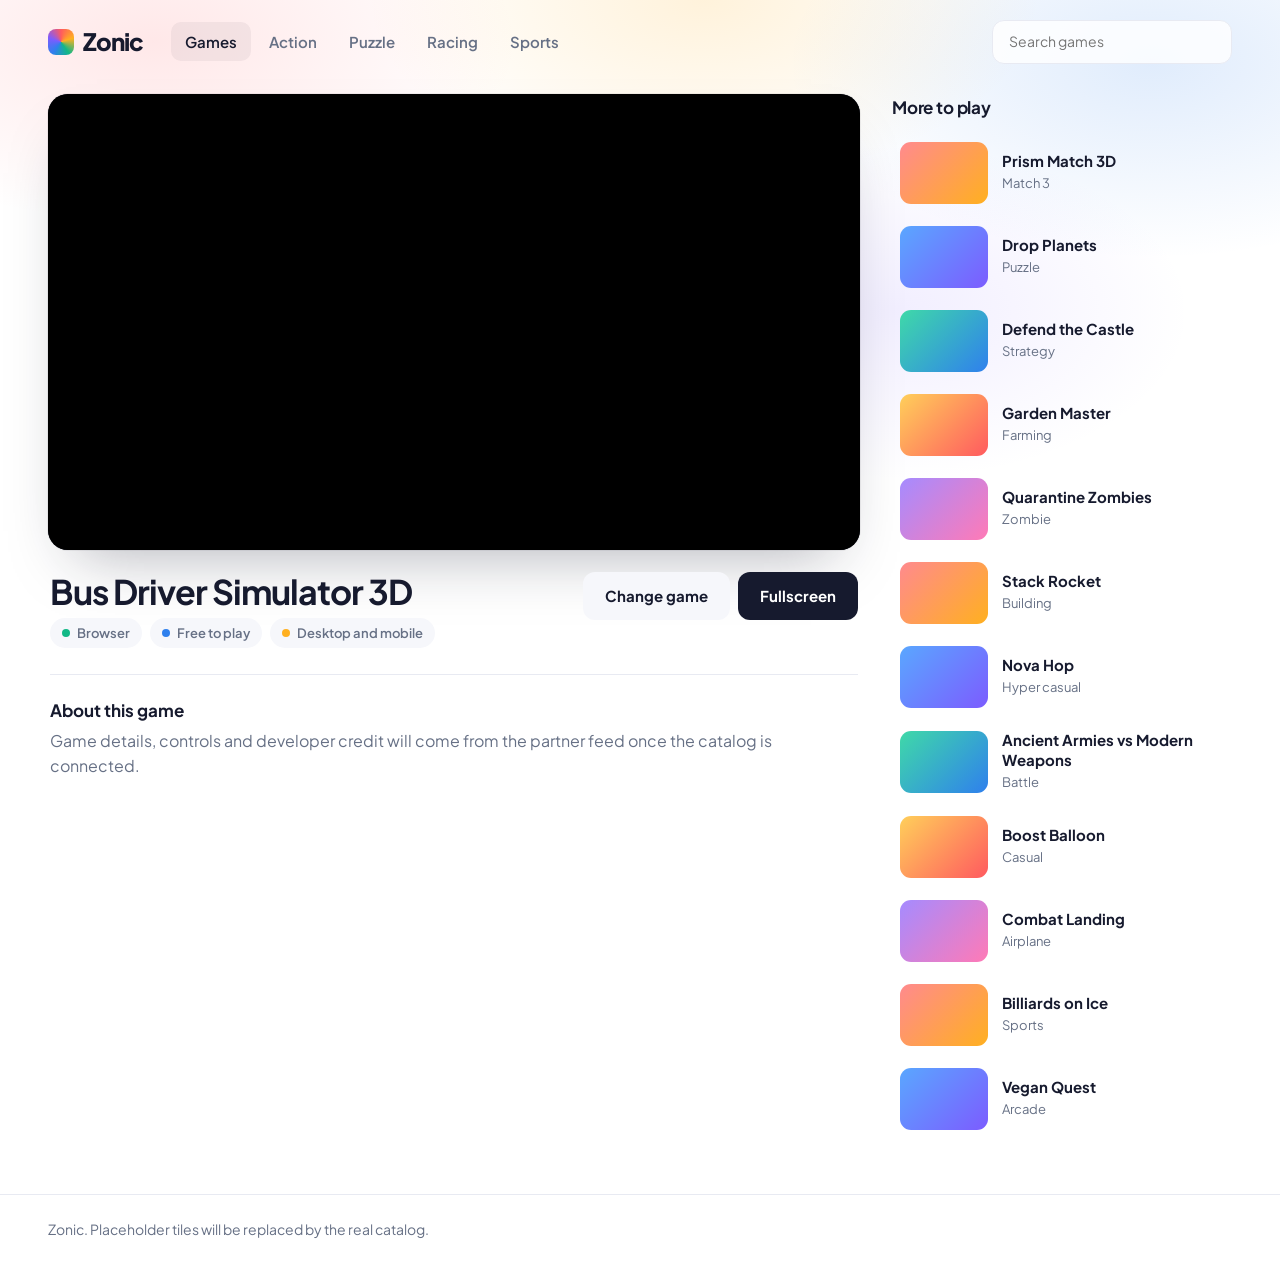
==== index (2).html @ 4a2ce04d "Add files via upload" ====
<!DOCTYPE html>
<html lang="en">
<head>
<meta charset="utf-8">
<meta name="viewport" content="width=device-width, initial-scale=1, viewport-fit=cover">
<title>Zonic: Play</title>
<link href="https://fonts.googleapis.com/css2?family=Plus+Jakarta+Sans:wght@400;500;600;700;800&display=swap" rel="stylesheet">
<style>
:root{color-scheme:light;--bg:#ffffff;--soft:#f6f7fb;--ink:#161a2e;--mute:#667085;--line:#e8eaf2;--a:#ff5a5f;--b:#ffb020;--c:#12b886;--d:#2f80ed;--e:#7c5cff;
box-sizing:border-box;padding-top:env(safe-area-inset-top,0px);padding-bottom:env(safe-area-inset-bottom,0px)}
html{scroll-behavior:smooth;scroll-padding-top:env(safe-area-inset-top,0px)}
*,*::before,*::after{box-sizing:inherit}
body{margin:0;background:var(--bg);color:var(--ink);font-family:'Plus Jakarta Sans',system-ui,-apple-system,'Segoe UI',sans-serif;line-height:1.55;overflow-x:hidden;-webkit-font-smoothing:antialiased}
.wrap{max-width:1240px;margin:0 auto;padding:0 28px}
.mesh{position:absolute;inset:0 0 auto 0;height:520px;z-index:-1;background:
radial-gradient(520px 260px at 12% 8%,rgba(255,90,95,.14),transparent 70%),
radial-gradient(480px 260px at 55% 0%,rgba(255,176,32,.16),transparent 70%),
radial-gradient(520px 280px at 90% 12%,rgba(47,128,237,.15),transparent 70%),
radial-gradient(420px 240px at 70% 60%,rgba(124,92,255,.10),transparent 70%)}
header{display:flex;align-items:center;gap:28px;padding:20px 0}
.logo{font-weight:800;font-size:24px;letter-spacing:-.04em;display:flex;align-items:center;gap:9px;text-decoration:none;color:var(--ink)}
.mark{width:26px;height:26px;border-radius:8px;background:conic-gradient(var(--a),var(--b),var(--c),var(--d),var(--e),var(--a))}
nav{display:flex;gap:4px;flex:1}
nav a{padding:8px 14px;border-radius:10px;color:var(--mute);text-decoration:none;font-weight:600;font-size:15px;transition:color .2s,background .2s}
nav a:hover,nav a.on{color:var(--ink);background:rgba(22,26,46,.05)}
.search{width:240px;padding:10px 16px;border:1px solid var(--line);border-radius:12px;background:rgba(255,255,255,.8);font:inherit;font-size:14px;color:var(--ink)}
a:focus-visible,button:focus-visible,input:focus-visible{outline:2px solid var(--d);outline-offset:2px}
.layout{display:grid;grid-template-columns:minmax(0,1fr) 340px;gap:32px;padding:10px 0 56px}
.stage{position:relative;aspect-ratio:16/9;background:var(--ink);border-radius:20px;overflow:hidden;box-shadow:0 30px 60px -28px rgba(22,26,46,.35),0 0 0 1px rgba(22,26,46,.06)}
.stage:fullscreen{border-radius:0;aspect-ratio:auto}
.stage iframe{position:absolute;inset:0;width:100%;height:100%;border:0;background:#000}
.empty{position:absolute;inset:0;display:flex;flex-direction:column;align-items:center;justify-content:center;gap:14px;padding:28px;text-align:center;background:linear-gradient(160deg,#fff,#f1f3fb)}
.empty h2{margin:0;font-size:clamp(20px,2.6vw,28px);letter-spacing:-.02em}
.empty p{margin:0;color:var(--mute);max-width:46ch;font-size:15px}
.field{display:flex;gap:8px;width:min(560px,100%)}
.field input{flex:1;min-width:0;padding:13px 16px;border:1px solid var(--line);border-radius:12px;font:inherit;font-size:15px;background:#fff;color:var(--ink)}
.btn{font:inherit;font-weight:700;font-size:15px;padding:12px 22px;border:0;border-radius:12px;background:var(--ink);color:#fff;cursor:pointer;transition:transform .2s,box-shadow .2s}
.btn:hover{transform:translateY(-2px);box-shadow:0 10px 22px -10px rgba(22,26,46,.6)}
.btn.ghost{background:var(--soft);color:var(--ink)}
.err{color:var(--a);font-weight:600;font-size:14px;min-height:1.2em}
.meta{display:flex;align-items:flex-start;justify-content:space-between;gap:20px;padding:22px 2px 0}
.meta h1{margin:0 0 6px;font-size:clamp(24px,3vw,34px);letter-spacing:-.03em;line-height:1.15}
.tags{display:flex;gap:8px;flex-wrap:wrap}
.tag{display:inline-flex;align-items:center;gap:7px;font-size:13px;font-weight:600;color:var(--mute);padding:5px 12px;border-radius:99px;background:var(--soft)}
.tag i{width:8px;height:8px;border-radius:50%;background:var(--c)}
.tag:nth-child(2) i{background:var(--d)}.tag:nth-child(3) i{background:var(--b)}
.actions{display:flex;gap:8px;flex-shrink:0}
.about{margin:26px 2px 0;padding-top:22px;border-top:1px solid var(--line);color:var(--mute);max-width:68ch}
.about h3{margin:0 0 6px;color:var(--ink);font-size:17px}
aside h2{font-size:17px;margin:0 0 14px;letter-spacing:-.01em}
.list{display:flex;flex-direction:column;gap:6px}
.item{display:flex;gap:14px;align-items:center;padding:8px;border-radius:14px;text-decoration:none;color:var(--ink);transition:background .2s}
.item:hover{background:var(--soft)}
.thumb{width:88px;height:62px;border-radius:11px;flex-shrink:0;transition:transform .3s}
.item:hover .thumb{transform:scale(1.05)}
.t1{background:linear-gradient(135deg,#ff8a8e,#ffb020)}.t2{background:linear-gradient(135deg,#5aa7ff,#7c5cff)}.t3{background:linear-gradient(135deg,#3fd9a8,#2f80ed)}.t4{background:linear-gradient(135deg,#ffcf5a,#ff5a5f)}.t5{background:linear-gradient(135deg,#a58bff,#ff7ab6)}
.item b{display:block;font-size:15px;line-height:1.3}
.item small{color:var(--mute);font-size:13px}
.rise{animation:rise .8s cubic-bezier(.2,.7,.2,1) both}
.rise.d2{animation-delay:.12s}.rise.d3{animation-delay:.24s}
@keyframes rise{from{opacity:0;transform:translateY(18px)}to{opacity:1;transform:none}}
footer{border-top:1px solid var(--line);padding:24px 0 40px;color:var(--mute);font-size:14px}
@media(max-width:980px){.layout{grid-template-columns:1fr}nav{display:none}.search{flex:1;width:auto}header{gap:14px}.wrap{padding:0 18px}.meta{flex-direction:column}}
@media(prefers-reduced-motion:reduce){*{animation:none!important;transition:none!important}html{scroll-behavior:auto}}
</style>
</head>
<body>
<div class="mesh"></div>
<div class="wrap">
<header class="rise">
  <a class="logo" href="#"><span class="mark"></span>Zonic</a>
  <nav><a class="on" href="#">Games</a><a href="#">Action</a><a href="#">Puzzle</a><a href="#">Racing</a><a href="#">Sports</a></nav>
  <input class="search" type="search" placeholder="Search games" aria-label="Search games">
</header>

<div class="layout">
  <main>
    <div class="stage rise d2" id="stage">
      <div class="empty" id="empty">
        <h2>Load your partner game</h2>
        <p>Paste the game link from your GameDistribution or GamePix account. It will open here, on Zonic.</p>
        <div class="field">
          <input id="url" type="text" placeholder="https://… or a GameDistribution game ID" aria-label="Game link or ID">
          <button class="btn" id="load" type="button">Play</button>
        </div>
        <div class="err" id="err" role="status"></div>
      </div>
    </div>
    <div class="meta rise d3">
      <div>
        <h1 id="title">Your game</h1>
        <div class="tags"><span class="tag"><i></i>Browser</span><span class="tag"><i></i>Free to play</span><span class="tag"><i></i>Desktop and mobile</span></div>
      </div>
      <div class="actions">
        <button class="btn ghost" id="swap" type="button">Change game</button>
        <button class="btn" id="fs" type="button">Fullscreen</button>
      </div>
    </div>
    <div class="about"><h3>About this game</h3>Game details, controls and developer credit will come from the partner feed once the catalog is connected.</div>
  </main>

  <aside class="rise d3">
    <h2>More to play</h2>
    <div class="list">
      <a class="item" href="#"><span class="thumb t1"></span><span><b>Sample game</b><small>Action</small></span></a>
      <a class="item" href="#"><span class="thumb t2"></span><span><b>Sample game</b><small>Puzzle</small></span></a>
      <a class="item" href="#"><span class="thumb t3"></span><span><b>Sample game</b><small>Racing</small></span></a>
      <a class="item" href="#"><span class="thumb t4"></span><span><b>Sample game</b><small>Arcade</small></span></a>
      <a class="item" href="#"><span class="thumb t5"></span><span><b>Sample game</b><small>Casual</small></span></a>
    </div>
  </aside>
</div>
</div>
<footer><div class="wrap">Zonic. Placeholder tiles will be replaced by the real catalog.</div></footer>

<script>
(function(){
var stage=document.getElementById('stage'),empty=document.getElementById('empty'),
    url=document.getElementById('url'),err=document.getElementById('err'),frame=null;
function toSrc(v){
  v=v.trim();
  if(/^https:\/\//i.test(v)) return v;
  if(/^[a-f0-9]{32}$/i.test(v)) return 'https://html5.gamedistribution.com/'+v.toLowerCase()+'/';
  return '';
}
function play(){
  var src=toSrc(url.value);
  if(!src){err.textContent='Enter a full link starting with https:// or a 32-character game ID.';return}
  err.textContent='';
  if(frame) frame.remove();
  frame=document.createElement('iframe');
  frame.title='Game';
  frame.allow='fullscreen; autoplay; gamepad; accelerometer; gyroscope';
  frame.setAttribute('allowfullscreen','');
  frame.src=src;
  stage.appendChild(frame);
  empty.style.display='none';
}
document.getElementById('load').onclick=play;
url.addEventListener('keydown',function(e){if(e.key==='Enter')play()});
document.getElementById('swap').onclick=function(){
  if(frame){frame.remove();frame=null}
  empty.style.display='flex';url.focus();
};
document.getElementById('fs').onclick=function(){
  try{(stage.requestFullscreen||stage.webkitRequestFullscreen).call(stage)}catch(e){}
};
var SID='Z1887',titleEl=document.getElementById('title');
var GAMES=[['Bus Driver Simulator 3D','bus-driver-simulator-3d','Simulation'],['Prism Match 3D','prism-match-3d','Match 3'],['Drop Planets','drop-planets','Puzzle'],['Defend the Castle','defend-the-castle','Strategy'],['Garden Master','garden-master','Farming'],['Quarantine Zombies','quarantine-zombies','Zombie'],['Stack Rocket','stack-rocket','Building'],['Nova Hop','nova-hop','Hyper casual'],['Ancient Armies vs Modern Weapons','ancient-armies-vs-modern-weapons','Battle'],['Boost Balloon','boost-balloon','Casual'],['Combat Landing','combat-landing','Airplane'],['Billiards on Ice','billiards-on-ice','Sports'],['Vegan Quest','vegan-quest','Arcade']];
function open(i){
  var g=GAMES[i];
  url.value='https://play.gamepix.com/'+g[1]+'/embed?sid='+SID;
  titleEl.textContent=g[0];
  document.title='Zonic: '+g[0];
  play();
}
var list=document.querySelector('.list');
list.innerHTML='';
GAMES.slice(1).forEach(function(g,k){
  var a=document.createElement('a');a.className='item';a.href='#';
  a.innerHTML='<span class="thumb t'+((k%5)+1)+'"></span><span><b></b><small></small></span>';
  a.querySelector('b').textContent=g[0];a.querySelector('small').textContent=g[2];
  a.onclick=function(e){e.preventDefault();open(k+1);stage.scrollIntoView({behavior:'smooth',block:'center'})};
  list.appendChild(a);
});
open(0);
})();
</script>
</body>
</html>
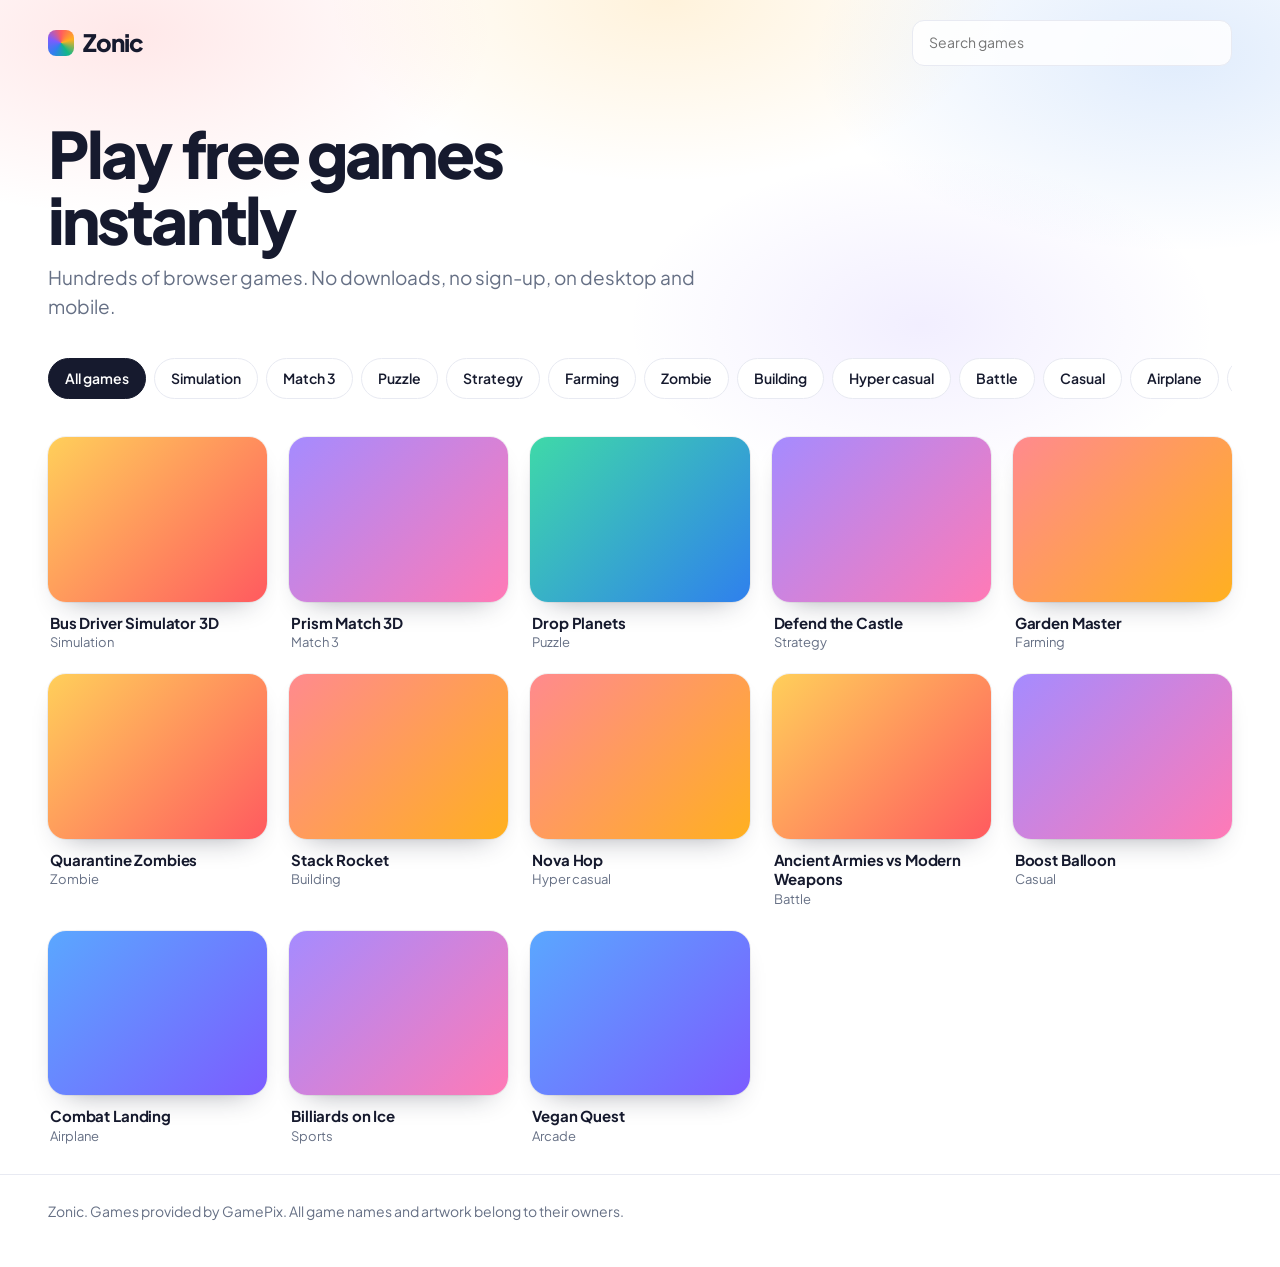
==== commit 84c48b83: "index.html" ====
--- a/index (2).html
+++ b/index (2).html
@@ -3,167 +3,255 @@
 <head>
 <meta charset="utf-8">
 <meta name="viewport" content="width=device-width, initial-scale=1, viewport-fit=cover">
-<title>Zonic: Play</title>
+<title>Zonic: Free Online Games</title>
+<meta name="description" content="Play free online browser games on Zonic. No downloads, instant play on desktop and mobile.">
+<meta name="theme-color" content="#ffffff">
+<link rel="icon" href="data:image/svg+xml,%3Csvg xmlns='http://www.w3.org/2000/svg' viewBox='0 0 100 100'%3E%3Ctext y='.9em' font-size='90'%3E🎮%3C/text%3E%3C/svg%3E">
+<link rel="preconnect" href="https://fonts.googleapis.com">
+<link rel="preconnect" href="https://fonts.gstatic.com" crossorigin>
+<link rel="preconnect" href="https://img.gamepix.com" crossorigin>
 <link href="https://fonts.googleapis.com/css2?family=Plus+Jakarta+Sans:wght@400;500;600;700;800&display=swap" rel="stylesheet">
 <style>
-:root{color-scheme:light;--bg:#ffffff;--soft:#f6f7fb;--ink:#161a2e;--mute:#667085;--line:#e8eaf2;--a:#ff5a5f;--b:#ffb020;--c:#12b886;--d:#2f80ed;--e:#7c5cff;
-box-sizing:border-box;padding-top:env(safe-area-inset-top,0px);padding-bottom:env(safe-area-inset-bottom,0px)}
-html{scroll-behavior:smooth;scroll-padding-top:env(safe-area-inset-top,0px)}
-*,*::before,*::after{box-sizing:inherit}
-body{margin:0;background:var(--bg);color:var(--ink);font-family:'Plus Jakarta Sans',system-ui,-apple-system,'Segoe UI',sans-serif;line-height:1.55;overflow-x:hidden;-webkit-font-smoothing:antialiased}
+:root{color-scheme:light;--ink:#161a2e;--mute:#667085;--line:#e8eaf2;--soft:#f6f7fb;--a:#ff5a5f;--b:#ffb020;--c:#12b886;--d:#2f80ed;--e:#7c5cff}
+*,*::before,*::after{box-sizing:border-box}
+html{scroll-behavior:smooth}
+body{margin:0;background:#fff;color:var(--ink);font-family:'Plus Jakarta Sans',system-ui,-apple-system,'Segoe UI',Roboto,sans-serif;line-height:1.55;-webkit-font-smoothing:antialiased;overflow-x:hidden}
+a{color:inherit}
 .wrap{max-width:1240px;margin:0 auto;padding:0 28px}
-.mesh{position:absolute;inset:0 0 auto 0;height:520px;z-index:-1;background:
-radial-gradient(520px 260px at 12% 8%,rgba(255,90,95,.14),transparent 70%),
-radial-gradient(480px 260px at 55% 0%,rgba(255,176,32,.16),transparent 70%),
-radial-gradient(520px 280px at 90% 12%,rgba(47,128,237,.15),transparent 70%),
-radial-gradient(420px 240px at 70% 60%,rgba(124,92,255,.10),transparent 70%)}
-header{display:flex;align-items:center;gap:28px;padding:20px 0}
-.logo{font-weight:800;font-size:24px;letter-spacing:-.04em;display:flex;align-items:center;gap:9px;text-decoration:none;color:var(--ink)}
+.mesh{position:absolute;inset:0 0 auto 0;height:560px;z-index:-1;pointer-events:none;background:
+radial-gradient(520px 260px at 10% 6%,rgba(255,90,95,.14),transparent 70%),
+radial-gradient(480px 260px at 52% 0%,rgba(255,176,32,.16),transparent 70%),
+radial-gradient(520px 280px at 92% 10%,rgba(47,128,237,.15),transparent 70%),
+radial-gradient(420px 240px at 72% 58%,rgba(124,92,255,.10),transparent 70%)}
+header{display:flex;align-items:center;gap:24px;padding:20px 0}
+.logo{font-weight:800;font-size:24px;letter-spacing:-.04em;display:flex;align-items:center;gap:9px;text-decoration:none}
 .mark{width:26px;height:26px;border-radius:8px;background:conic-gradient(var(--a),var(--b),var(--c),var(--d),var(--e),var(--a))}
-nav{display:flex;gap:4px;flex:1}
-nav a{padding:8px 14px;border-radius:10px;color:var(--mute);text-decoration:none;font-weight:600;font-size:15px;transition:color .2s,background .2s}
-nav a:hover,nav a.on{color:var(--ink);background:rgba(22,26,46,.05)}
-.search{width:240px;padding:10px 16px;border:1px solid var(--line);border-radius:12px;background:rgba(255,255,255,.8);font:inherit;font-size:14px;color:var(--ink)}
-a:focus-visible,button:focus-visible,input:focus-visible{outline:2px solid var(--d);outline-offset:2px}
-.layout{display:grid;grid-template-columns:minmax(0,1fr) 340px;gap:32px;padding:10px 0 56px}
-.stage{position:relative;aspect-ratio:16/9;background:var(--ink);border-radius:20px;overflow:hidden;box-shadow:0 30px 60px -28px rgba(22,26,46,.35),0 0 0 1px rgba(22,26,46,.06)}
-.stage:fullscreen{border-radius:0;aspect-ratio:auto}
+.search{margin-left:auto;width:min(320px,100%);padding:11px 16px;border:1px solid var(--line);border-radius:12px;background:rgba(255,255,255,.85);font:inherit;font-size:14px;color:var(--ink)}
+:focus-visible{outline:2px solid var(--d);outline-offset:2px}
+.hero{padding:34px 0 10px}
+.hero h1{margin:0 0 10px;font-size:clamp(34px,6vw,64px);line-height:1.04;letter-spacing:-.045em;font-weight:800;max-width:14ch}
+.hero p{margin:0;color:var(--mute);font-size:clamp(16px,2vw,19px);max-width:48ch}
+.chips{display:flex;gap:8px;overflow-x:auto;padding:26px 0 8px;scrollbar-width:none}
+.chips::-webkit-scrollbar{display:none}
+.chip{flex-shrink:0;font:inherit;font-weight:600;font-size:14px;padding:9px 16px;border:1px solid var(--line);border-radius:99px;background:#fff;color:var(--ink);cursor:pointer;transition:background .2s,color .2s,border-color .2s,transform .2s}
+.chip:hover{transform:translateY(-2px);border-color:#cfd3e4}
+.chip[aria-pressed=true]{background:var(--ink);border-color:var(--ink);color:#fff}
+.grid{display:grid;grid-template-columns:repeat(auto-fill,minmax(210px,1fr));gap:22px;padding:18px 0 28px}
+.card{display:block;text-decoration:none;border-radius:18px;transition:transform .3s cubic-bezier(.2,.8,.2,1)}
+.card:hover{transform:translateY(-6px)}
+.cover{position:relative;aspect-ratio:4/3;border-radius:18px;overflow:hidden;box-shadow:0 14px 28px -18px rgba(22,26,46,.45),0 0 0 1px rgba(22,26,46,.06)}
+.cover img{width:100%;height:100%;object-fit:cover;display:block;transition:transform .5s}
+.card:hover .cover img{transform:scale(1.06)}
+.g0{background:linear-gradient(135deg,#ff8a8e,#ffb020)}.g1{background:linear-gradient(135deg,#5aa7ff,#7c5cff)}.g2{background:linear-gradient(135deg,#3fd9a8,#2f80ed)}.g3{background:linear-gradient(135deg,#ffcf5a,#ff5a5f)}.g4{background:linear-gradient(135deg,#a58bff,#ff7ab6)}
+.card h3{margin:11px 2px 0;font-size:15px;line-height:1.3;letter-spacing:-.01em}
+.card small{margin:0 2px;color:var(--mute);font-size:13px;display:block}
+.status{color:var(--mute);font-size:14px;padding:6px 0}
+.more{display:block;margin:6px auto 56px;font:inherit;font-weight:700;font-size:15px;padding:13px 28px;border:0;border-radius:12px;background:var(--ink);color:#fff;cursor:pointer;transition:transform .2s,box-shadow .2s}
+.more:hover{transform:translateY(-2px);box-shadow:0 12px 24px -12px rgba(22,26,46,.6)}
+.more[hidden]{display:none}
+.back{display:inline-flex;align-items:center;gap:8px;margin:8px 0 18px;padding:9px 16px;border-radius:10px;background:var(--soft);font-weight:600;font-size:14px;text-decoration:none;transition:background .2s}
+.back:hover{background:#eceef7}
+.stage{position:relative;aspect-ratio:16/9;background:#0e1020;border-radius:20px;overflow:hidden;box-shadow:0 30px 60px -28px rgba(22,26,46,.4),0 0 0 1px rgba(22,26,46,.06)}
+.stage.portrait{aspect-ratio:3/4;max-height:78vh;margin:0 auto}
+.stage:fullscreen{border-radius:0;aspect-ratio:auto;max-height:none}
 .stage iframe{position:absolute;inset:0;width:100%;height:100%;border:0;background:#000}
-.empty{position:absolute;inset:0;display:flex;flex-direction:column;align-items:center;justify-content:center;gap:14px;padding:28px;text-align:center;background:linear-gradient(160deg,#fff,#f1f3fb)}
-.empty h2{margin:0;font-size:clamp(20px,2.6vw,28px);letter-spacing:-.02em}
-.empty p{margin:0;color:var(--mute);max-width:46ch;font-size:15px}
-.field{display:flex;gap:8px;width:min(560px,100%)}
-.field input{flex:1;min-width:0;padding:13px 16px;border:1px solid var(--line);border-radius:12px;font:inherit;font-size:15px;background:#fff;color:var(--ink)}
-.btn{font:inherit;font-weight:700;font-size:15px;padding:12px 22px;border:0;border-radius:12px;background:var(--ink);color:#fff;cursor:pointer;transition:transform .2s,box-shadow .2s}
+.meta{display:flex;align-items:flex-start;justify-content:space-between;gap:20px;padding:22px 2px 0}
+.meta h1{margin:0 0 8px;font-size:clamp(26px,3.4vw,40px);letter-spacing:-.035em;line-height:1.1}
+.tag{display:inline-block;font-size:13px;font-weight:600;color:var(--mute);padding:5px 12px;border-radius:99px;background:var(--soft);margin-right:6px}
+.btn{font:inherit;font-weight:700;font-size:15px;padding:12px 22px;border:0;border-radius:12px;background:var(--ink);color:#fff;cursor:pointer;flex-shrink:0;transition:transform .2s,box-shadow .2s}
 .btn:hover{transform:translateY(-2px);box-shadow:0 10px 22px -10px rgba(22,26,46,.6)}
-.btn.ghost{background:var(--soft);color:var(--ink)}
-.err{color:var(--a);font-weight:600;font-size:14px;min-height:1.2em}
-.meta{display:flex;align-items:flex-start;justify-content:space-between;gap:20px;padding:22px 2px 0}
-.meta h1{margin:0 0 6px;font-size:clamp(24px,3vw,34px);letter-spacing:-.03em;line-height:1.15}
-.tags{display:flex;gap:8px;flex-wrap:wrap}
-.tag{display:inline-flex;align-items:center;gap:7px;font-size:13px;font-weight:600;color:var(--mute);padding:5px 12px;border-radius:99px;background:var(--soft)}
-.tag i{width:8px;height:8px;border-radius:50%;background:var(--c)}
-.tag:nth-child(2) i{background:var(--d)}.tag:nth-child(3) i{background:var(--b)}
-.actions{display:flex;gap:8px;flex-shrink:0}
-.about{margin:26px 2px 0;padding-top:22px;border-top:1px solid var(--line);color:var(--mute);max-width:68ch}
-.about h3{margin:0 0 6px;color:var(--ink);font-size:17px}
-aside h2{font-size:17px;margin:0 0 14px;letter-spacing:-.01em}
-.list{display:flex;flex-direction:column;gap:6px}
-.item{display:flex;gap:14px;align-items:center;padding:8px;border-radius:14px;text-decoration:none;color:var(--ink);transition:background .2s}
-.item:hover{background:var(--soft)}
-.thumb{width:88px;height:62px;border-radius:11px;flex-shrink:0;transition:transform .3s}
-.item:hover .thumb{transform:scale(1.05)}
-.t1{background:linear-gradient(135deg,#ff8a8e,#ffb020)}.t2{background:linear-gradient(135deg,#5aa7ff,#7c5cff)}.t3{background:linear-gradient(135deg,#3fd9a8,#2f80ed)}.t4{background:linear-gradient(135deg,#ffcf5a,#ff5a5f)}.t5{background:linear-gradient(135deg,#a58bff,#ff7ab6)}
-.item b{display:block;font-size:15px;line-height:1.3}
-.item small{color:var(--mute);font-size:13px}
-.rise{animation:rise .8s cubic-bezier(.2,.7,.2,1) both}
-.rise.d2{animation-delay:.12s}.rise.d3{animation-delay:.24s}
-@keyframes rise{from{opacity:0;transform:translateY(18px)}to{opacity:1;transform:none}}
-footer{border-top:1px solid var(--line);padding:24px 0 40px;color:var(--mute);font-size:14px}
-@media(max-width:980px){.layout{grid-template-columns:1fr}nav{display:none}.search{flex:1;width:auto}header{gap:14px}.wrap{padding:0 18px}.meta{flex-direction:column}}
-@media(prefers-reduced-motion:reduce){*{animation:none!important;transition:none!important}html{scroll-behavior:auto}}
+.desc{max-width:70ch;color:var(--mute);margin:22px 2px 0;padding-top:22px;border-top:1px solid var(--line)}
+.desc:empty{display:none}
+h2.sec{font-size:22px;letter-spacing:-.02em;margin:44px 0 0}
+footer{border-top:1px solid var(--line);padding:26px 0 44px;color:var(--mute);font-size:14px}
+[hidden]{display:none!important}
+.rise{animation:rise .7s cubic-bezier(.2,.7,.2,1) both}
+@keyframes rise{from{opacity:0;transform:translateY(16px)}to{opacity:1;transform:none}}
+::view-transition-old(root),::view-transition-new(root){animation-duration:.35s}
+@media(max-width:700px){.wrap{padding:0 16px}header{flex-wrap:wrap;gap:14px}.search{margin-left:0;width:100%;order:3}.grid{grid-template-columns:repeat(2,1fr);gap:14px}.meta{flex-direction:column}}
+@media(prefers-reduced-motion:reduce){*,*::before,*::after{animation:none!important;transition:none!important}html{scroll-behavior:auto}}
 </style>
 </head>
 <body>
-<div class="mesh"></div>
+<div class="mesh" aria-hidden="true"></div>
 <div class="wrap">
-<header class="rise">
-  <a class="logo" href="#"><span class="mark"></span>Zonic</a>
-  <nav><a class="on" href="#">Games</a><a href="#">Action</a><a href="#">Puzzle</a><a href="#">Racing</a><a href="#">Sports</a></nav>
-  <input class="search" type="search" placeholder="Search games" aria-label="Search games">
-</header>
-
-<div class="layout">
-  <main>
-    <div class="stage rise d2" id="stage">
-      <div class="empty" id="empty">
-        <h2>Load your partner game</h2>
-        <p>Paste the game link from your GameDistribution or GamePix account. It will open here, on Zonic.</p>
-        <div class="field">
-          <input id="url" type="text" placeholder="https://… or a GameDistribution game ID" aria-label="Game link or ID">
-          <button class="btn" id="load" type="button">Play</button>
-        </div>
-        <div class="err" id="err" role="status"></div>
+  <header>
+    <a class="logo" href="#" id="home"><span class="mark"></span>Zonic</a>
+    <input class="search" id="q" type="search" placeholder="Search games" aria-label="Search games" autocomplete="off">
+  </header>
+
+  <main id="main">
+    <section id="homeView">
+      <div class="hero rise">
+        <h1>Play free games instantly</h1>
+        <p>Hundreds of browser games. No downloads, no sign-up, on desktop and mobile.</p>
       </div>
-    </div>
-    <div class="meta rise d3">
-      <div>
-        <h1 id="title">Your game</h1>
-        <div class="tags"><span class="tag"><i></i>Browser</span><span class="tag"><i></i>Free to play</span><span class="tag"><i></i>Desktop and mobile</span></div>
-      </div>
-      <div class="actions">
-        <button class="btn ghost" id="swap" type="button">Change game</button>
+      <div class="chips" id="chips" role="group" aria-label="Categories"></div>
+      <div class="status" id="status" role="status">Loading games…</div>
+      <div class="grid" id="grid"></div>
+      <button class="more" id="more" type="button" hidden>Load more games</button>
+    </section>
+
+    <section id="playView" hidden>
+      <a class="back" href="#" id="back">&larr; All games</a>
+      <div class="stage" id="stage"></div>
+      <div class="meta">
+        <div><h1 id="pTitle"></h1><span class="tag" id="pCat"></span><span class="tag">Free to play</span></div>
         <button class="btn" id="fs" type="button">Fullscreen</button>
       </div>
-    </div>
-    <div class="about"><h3>About this game</h3>Game details, controls and developer credit will come from the partner feed once the catalog is connected.</div>
+      <p class="desc" id="pDesc"></p>
+      <h2 class="sec">More games</h2>
+      <div class="grid" id="related"></div>
+    </section>
   </main>
-
-  <aside class="rise d3">
-    <h2>More to play</h2>
-    <div class="list">
-      <a class="item" href="#"><span class="thumb t1"></span><span><b>Sample game</b><small>Action</small></span></a>
-      <a class="item" href="#"><span class="thumb t2"></span><span><b>Sample game</b><small>Puzzle</small></span></a>
-      <a class="item" href="#"><span class="thumb t3"></span><span><b>Sample game</b><small>Racing</small></span></a>
-      <a class="item" href="#"><span class="thumb t4"></span><span><b>Sample game</b><small>Arcade</small></span></a>
-      <a class="item" href="#"><span class="thumb t5"></span><span><b>Sample game</b><small>Casual</small></span></a>
-    </div>
-  </aside>
+  <noscript><p>Zonic needs JavaScript turned on to load games.</p></noscript>
 </div>
-</div>
-<footer><div class="wrap">Zonic. Placeholder tiles will be replaced by the real catalog.</div></footer>
+<footer><div class="wrap">Zonic. Games provided by GamePix. All game names and artwork belong to their owners.</div></footer>
 
 <script>
 (function(){
-var stage=document.getElementById('stage'),empty=document.getElementById('empty'),
-    url=document.getElementById('url'),err=document.getElementById('err'),frame=null;
-function toSrc(v){
-  v=v.trim();
-  if(/^https:\/\//i.test(v)) return v;
-  if(/^[a-f0-9]{32}$/i.test(v)) return 'https://html5.gamedistribution.com/'+v.toLowerCase()+'/';
-  return '';
-}
-function play(){
-  var src=toSrc(url.value);
-  if(!src){err.textContent='Enter a full link starting with https:// or a 32-character game ID.';return}
-  err.textContent='';
-  if(frame) frame.remove();
-  frame=document.createElement('iframe');
-  frame.title='Game';
-  frame.allow='fullscreen; autoplay; gamepad; accelerometer; gyroscope';
-  frame.setAttribute('allowfullscreen','');
-  frame.src=src;
-  stage.appendChild(frame);
-  empty.style.display='none';
-}
-document.getElementById('load').onclick=play;
-url.addEventListener('keydown',function(e){if(e.key==='Enter')play()});
-document.getElementById('swap').onclick=function(){
-  if(frame){frame.remove();frame=null}
-  empty.style.display='flex';url.focus();
-};
-document.getElementById('fs').onclick=function(){
-  try{(stage.requestFullscreen||stage.webkitRequestFullscreen).call(stage)}catch(e){}
-};
-var SID='Z1887',titleEl=document.getElementById('title');
-var GAMES=[['Bus Driver Simulator 3D','bus-driver-simulator-3d','Simulation'],['Prism Match 3D','prism-match-3d','Match 3'],['Drop Planets','drop-planets','Puzzle'],['Defend the Castle','defend-the-castle','Strategy'],['Garden Master','garden-master','Farming'],['Quarantine Zombies','quarantine-zombies','Zombie'],['Stack Rocket','stack-rocket','Building'],['Nova Hop','nova-hop','Hyper casual'],['Ancient Armies vs Modern Weapons','ancient-armies-vs-modern-weapons','Battle'],['Boost Balloon','boost-balloon','Casual'],['Combat Landing','combat-landing','Airplane'],['Billiards on Ice','billiards-on-ice','Sports'],['Vegan Quest','vegan-quest','Arcade']];
-function open(i){
-  var g=GAMES[i];
-  url.value='https://play.gamepix.com/'+g[1]+'/embed?sid='+SID;
-  titleEl.textContent=g[0];
-  document.title='Zonic: '+g[0];
-  play();
-}
-var list=document.querySelector('.list');
-list.innerHTML='';
-GAMES.slice(1).forEach(function(g,k){
-  var a=document.createElement('a');a.className='item';a.href='#';
-  a.innerHTML='<span class="thumb t'+((k%5)+1)+'"></span><span><b></b><small></small></span>';
-  a.querySelector('b').textContent=g[0];a.querySelector('small').textContent=g[2];
-  a.onclick=function(e){e.preventDefault();open(k+1);stage.scrollIntoView({behavior:'smooth',block:'center'})};
-  list.appendChild(a);
+'use strict';
+var SID='Z1887';
+var API='https://feeds.gamepix.com/v2/json';
+var PER=24;
+
+var SNAP=[
+['Bus Driver Simulator 3D','bus-driver-simulator-3d','simulation','all'],
+['Prism Match 3D','prism-match-3d','match-3','all'],
+['Drop Planets','drop-planets','puzzle','portrait'],
+['Defend the Castle','defend-the-castle','strategy','portrait'],
+['Garden Master','garden-master','farming','portrait'],
+['Quarantine Zombies','quarantine-zombies','zombie','all'],
+['Stack Rocket','stack-rocket','building','portrait'],
+['Nova Hop','nova-hop','hyper-casual','portrait'],
+['Ancient Armies vs Modern Weapons','ancient-armies-vs-modern-weapons','battle','all'],
+['Boost Balloon','boost-balloon','casual','portrait'],
+['Combat Landing','combat-landing','airplane','all'],
+['Billiards on Ice','billiards-on-ice','sports','all'],
+['Vegan Quest','vegan-quest','arcade','portrait']
+];
+
+var $=function(id){return document.getElementById(id)};
+var games=[],byNs={},nextUrl=null,cat='all',query='',live=false;
+
+function coverUrl(ns){return 'https://img.gamepix.com/games/'+ns+'/cover/'+ns+'.png?w=320'}
+function pretty(s){s=String(s||'').replace(/-/g,' ');return s.charAt(0).toUpperCase()+s.slice(1)}
+function hashIdx(s){var h=0;for(var i=0;i<s.length;i++)h=(h*31+s.charCodeAt(i))>>>0;return h%5}
+function add(g){if(!g.ns||byNs[g.ns])return false;byNs[g.ns]=g;games.push(g);return true}
+function fromSnap(){SNAP.forEach(function(r){add({title:r[0],ns:r[1],cat:r[2],orient:r[3],desc:'',img:coverUrl(r[1])})})}
+function fromFeed(it){return{title:it.title||pretty(it.namespace),ns:it.namespace,cat:it.category||'games',orient:it.orientation||'all',desc:it.description||'',img:it.banner_image||coverUrl(it.namespace)}}
+
+function transition(fn){
+  if(document.startViewTransition&&!matchMedia('(prefers-reduced-motion:reduce)').matches){document.startViewTransition(fn)}else{fn()}
+}
+
+function card(g){
+  var a=document.createElement('a');a.className='card';a.href='#/play/'+g.ns;
+  var c=document.createElement('div');c.className='cover g'+hashIdx(g.ns);
+  var im=document.createElement('img');im.loading='lazy';im.decoding='async';im.alt=g.title;im.src=g.img;
+  im.onerror=function(){im.remove()};
+  c.appendChild(im);
+  var h=document.createElement('h3');h.textContent=g.title;
+  var s=document.createElement('small');s.textContent=pretty(g.cat);
+  a.appendChild(c);a.appendChild(h);a.appendChild(s);
+  return a;
+}
+
+function filtered(){
+  var q=query.trim().toLowerCase();
+  return games.filter(function(g){
+    return (cat==='all'||g.cat===cat)&&(!q||g.title.toLowerCase().indexOf(q)>-1);
+  });
+}
+
+function renderChips(){
+  var counts={};games.forEach(function(g){counts[g.cat]=(counts[g.cat]||0)+1});
+  var list=Object.keys(counts).sort(function(a,b){return counts[b]-counts[a]}).slice(0,14);
+  var box=$('chips');box.innerHTML='';
+  ['all'].concat(list).forEach(function(k){
+    var b=document.createElement('button');b.type='button';b.className='chip';
+    b.textContent=k==='all'?'All games':pretty(k);
+    b.setAttribute('aria-pressed',String(k===cat));
+    b.onclick=function(){cat=k;renderChips();renderGrid()};
+    box.appendChild(b);
+  });
+}
+
+function renderGrid(){
+  var grid=$('grid'),list=filtered();
+  grid.innerHTML='';
+  var frag=document.createDocumentFragment();
+  list.forEach(function(g){frag.appendChild(card(g))});
+  grid.appendChild(frag);
+  $('status').textContent=list.length?'':'No games found. Try another search or category.';
+  $('more').hidden=!(nextUrl&&cat==='all'&&!query.trim());
+}
+
+function loadPage(url){
+  var btn=$('more');btn.disabled=true;
+  return fetch(url).then(function(r){if(!r.ok)throw new Error('feed '+r.status);return r.json()})
+  .then(function(j){
+    (j.items||[]).forEach(function(it){add(fromFeed(it))});
+    nextUrl=j.next_url||null;live=true;
+  })
+  .catch(function(){
+    if(!games.length){fromSnap();nextUrl=null}
+  })
+  .then(function(){btn.disabled=false;renderChips();renderGrid()});
+}
+
+function startUrl(){return API+'?sid='+encodeURIComponent(SID)+'&order=quality&page=1&pagination='+PER}
+
+function showPlay(ns){
+  var g=byNs[ns]||{title:pretty(ns),ns:ns,cat:'games',orient:'all',desc:''};
+  $('homeView').hidden=true;$('playView').hidden=false;
+  document.title=g.title+' | Zonic';
+  $('pTitle').textContent=g.title;
+  $('pCat').textContent=pretty(g.cat);
+  $('pDesc').textContent=g.desc||'';
+  var st=$('stage');st.innerHTML='';
+  st.className='stage'+(g.orient==='portrait'?' portrait':'');
+  var f=document.createElement('iframe');
+  f.title=g.title;
+  f.allow='fullscreen; autoplay; gamepad; accelerometer; gyroscope';
+  f.setAttribute('allowfullscreen','');
+  f.src='https://play.gamepix.com/'+encodeURIComponent(ns)+'/embed?sid='+encodeURIComponent(SID);
+  st.appendChild(f);
+  var rel=games.filter(function(x){return x.ns!==ns&&x.cat===g.cat});
+  if(rel.length<8)rel=rel.concat(games.filter(function(x){return x.ns!==ns&&x.cat!==g.cat}));
+  var box=$('related');box.innerHTML='';
+  rel.slice(0,8).forEach(function(x){box.appendChild(card(x))});
+  window.scrollTo(0,0);
+}
+
+function showHome(){
+  $('playView').hidden=true;$('homeView').hidden=false;
+  $('stage').innerHTML='';
+  document.title='Zonic: Free Online Games';
+}
+
+function route(){
+  var m=/^#\/play\/([a-z0-9._-]+)$/i.exec(location.hash);
+  transition(function(){m?showPlay(m[1]):showHome()});
+}
+
+$('home').addEventListener('click',function(e){e.preventDefault();query='';$('q').value='';cat='all';history.pushState(null,'',location.pathname+location.search);route();renderChips();renderGrid()});
+$('back').addEventListener('click',function(e){e.preventDefault();history.pushState(null,'',location.pathname+location.search);route()});
+$('q').addEventListener('input',function(){
+  query=this.value;
+  if(!$('playView').hidden){history.pushState(null,'',location.pathname+location.search);route()}
+  renderGrid();
 });
-open(0);
+$('more').addEventListener('click',function(){if(nextUrl)loadPage(nextUrl)});
+$('fs').addEventListener('click',function(){
+  var s=$('stage');
+  try{(s.requestFullscreen||s.webkitRequestFullscreen).call(s)}catch(e){}
+});
+window.addEventListener('hashchange',route);
+
+fromSnap();
+renderChips();renderGrid();route();
+loadPage(startUrl());
 })();
 </script>
 </body>
